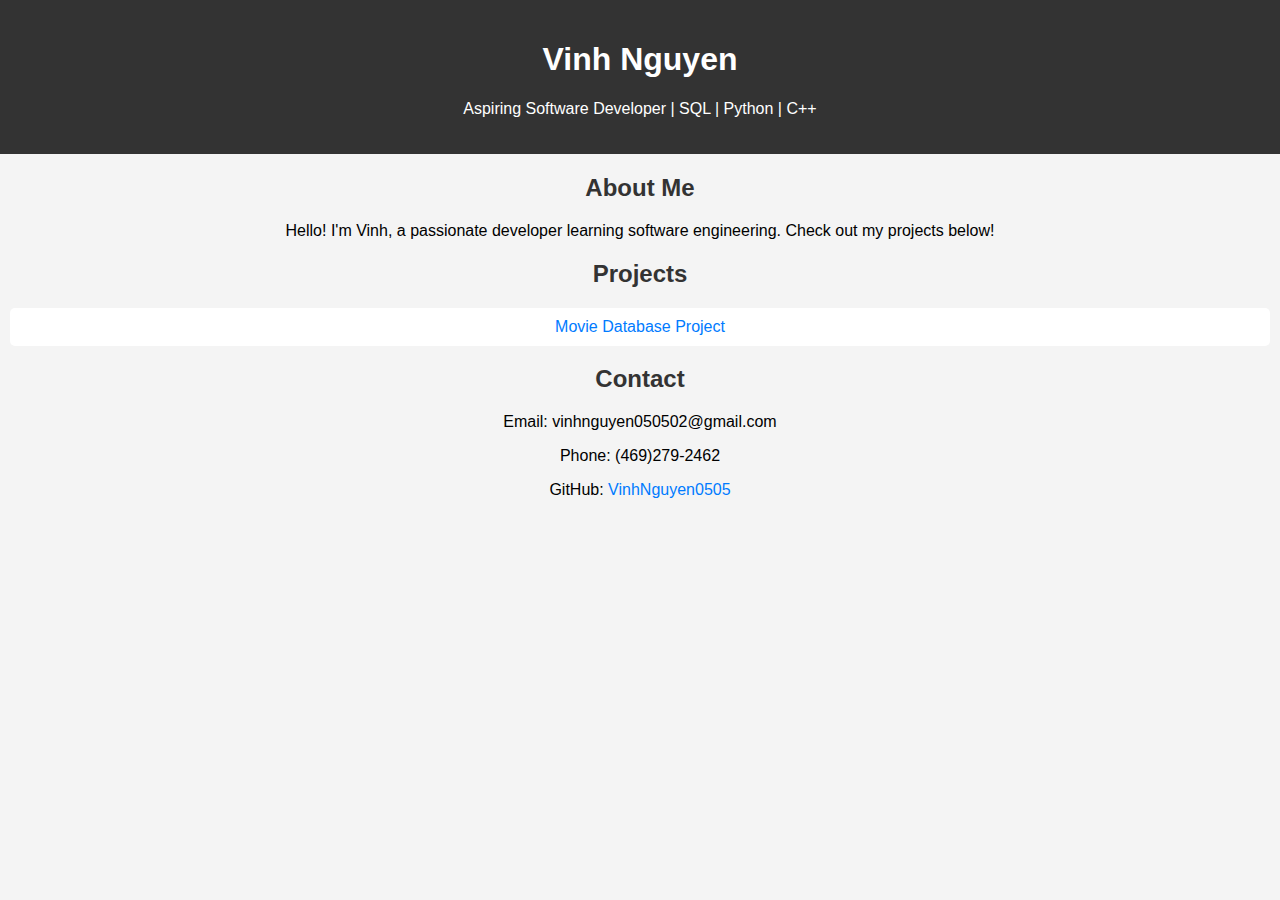
==== index.html @ c6021bc3 "Updated phone number" ====
<!DOCTYPE html>
<html lang="en">
<head>
    <meta charset="UTF-8">
    <meta name="viewport" content="width=device-width, initial-scale=1.0">
    <title>Vinh Nguyen | Portfolio</title>
    <link rel="stylesheet" href="style.css">
</head>
<body>
    <header>
        <h1>Vinh Nguyen</h1>
        <p>Aspiring Software Developer | SQL | Python | C++</p>
    </header>

    <section>
        <h2>About Me</h2>
        <p>Hello! I'm Vinh, a passionate developer learning software engineering. Check out my projects below!</p>
    </section>

    <section>
        <h2>Projects</h2>
        <ul>
            <li><a href="https://github.com/VinhNguyen0505/movie_database" target="_blank">Movie Database Project</a></li>
        </ul>
    </section>

    <section>
        <h2>Contact</h2>
        <p>Email: vinhnguyen050502@gmail.com</p>
        <p>Phone: (469)279-2462</p>
        <p>GitHub: <a href="https://github.com/VinhNguyen0505">VinhNguyen0505</a></p>
    </section>
</body>
</html>
---- style.css ----
body {
    font-family: Arial, sans-serif;
    margin: 0;
    padding: 0;
    background-color: #f4f4f4;
    text-align: center;
}

header {
    background-color: #333;
    color: white;
    padding: 20px;
}

h2 {
    color: #333;
}

ul {
    list-style-type: none;
    padding: 0;
}

ul li {
    background: white;
    margin: 10px;
    padding: 10px;
    border-radius: 5px;
}

a {
    text-decoration: none;
    color: #007BFF;
}
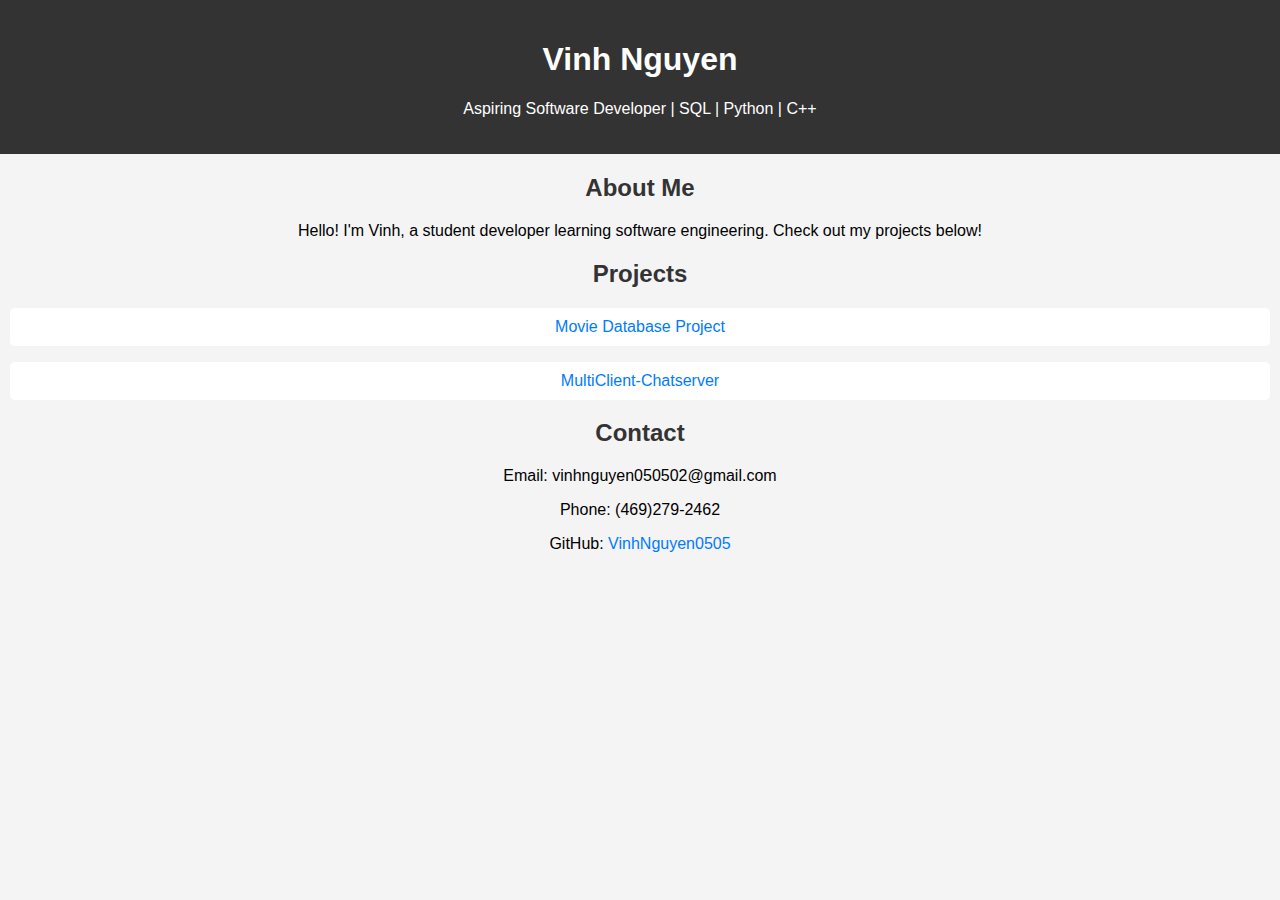
==== commit 3b2c9387: "Project added" ====
--- a/index.html
+++ b/index.html
@@ -14,13 +14,17 @@
 
     <section>
         <h2>About Me</h2>
-        <p>Hello! I'm Vinh, a passionate developer learning software engineering. Check out my projects below!</p>
+        <p>Hello! I'm Vinh, a student developer learning software engineering. Check out my projects below!</p>
     </section>
 
     <section>
         <h2>Projects</h2>
         <ul>
             <li><a href="https://github.com/VinhNguyen0505/movie_database" target="_blank">Movie Database Project</a></li>
+        </ul>
+
+        <ul>
+            <li><a href="https://github.com/VinhNguyen0505/MultiClient-ChatServer" target="_blank">MultiClient-Chatserver</a></li>
         </ul>
     </section>
 
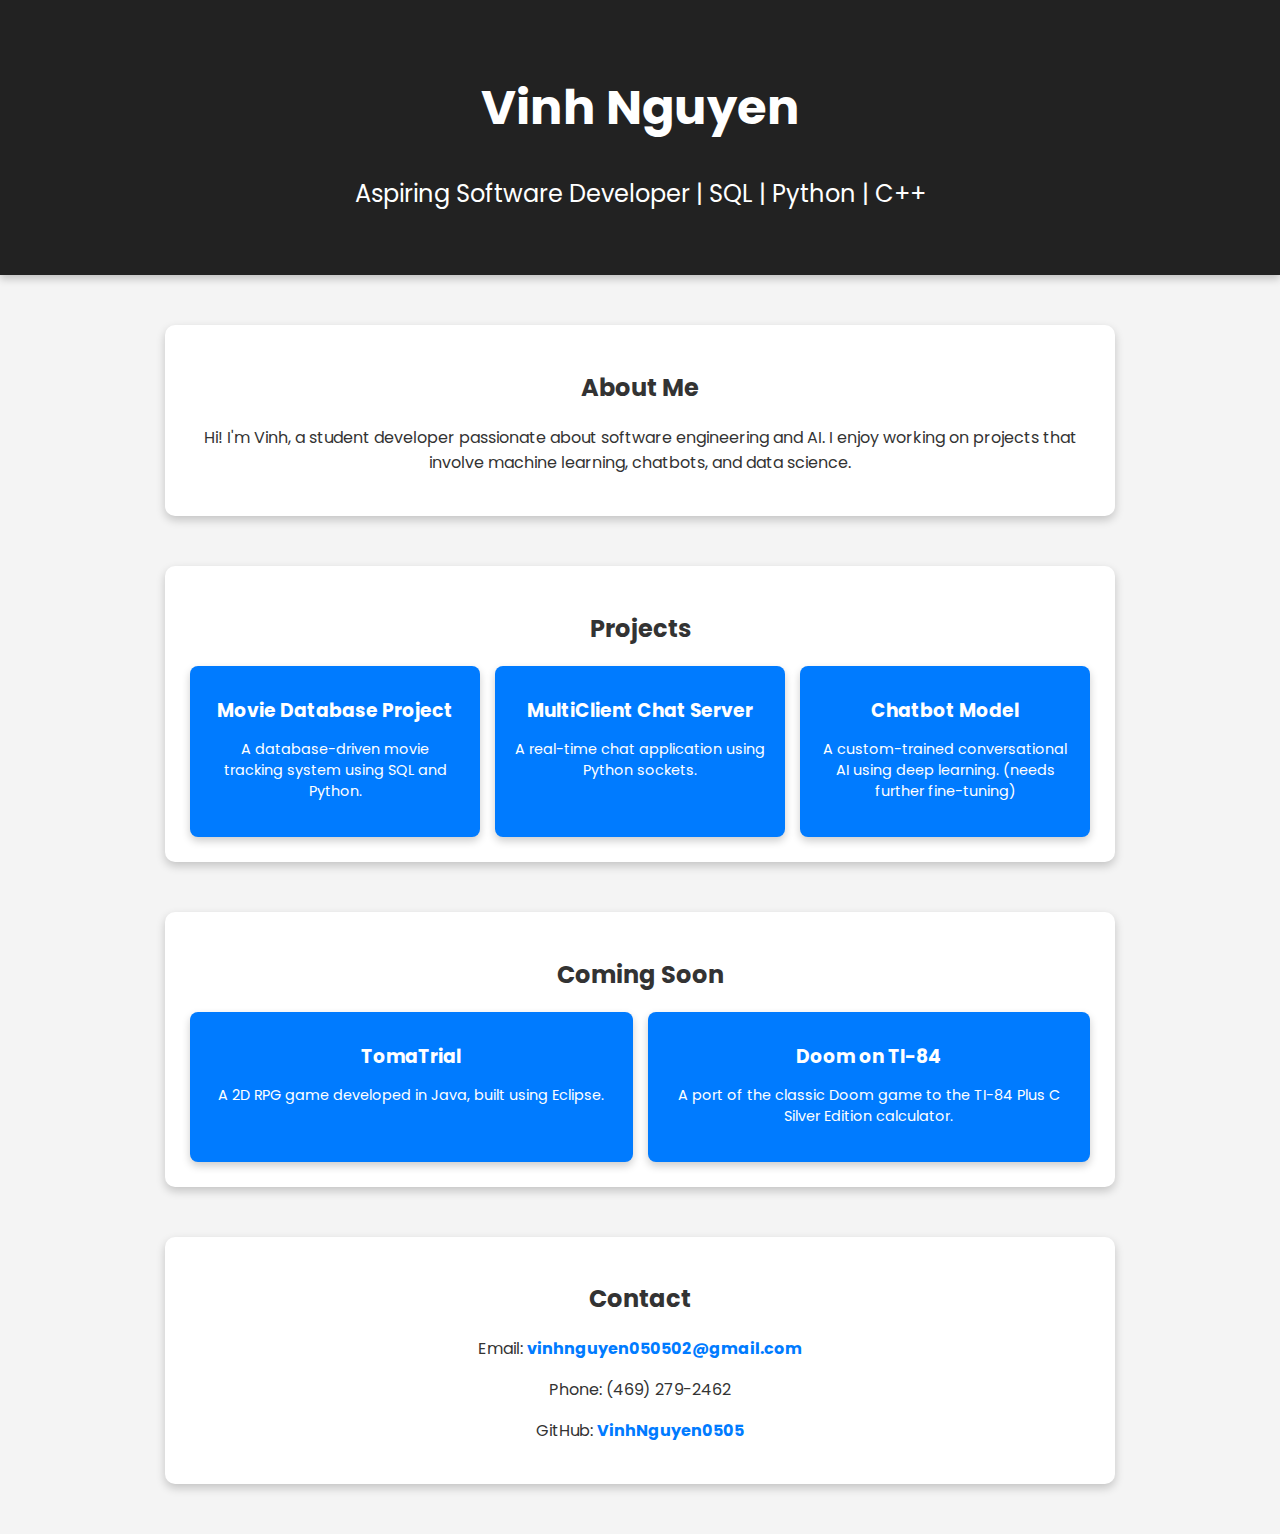
==== commit b9cb66a9: "Updated projects" ====
--- a/index.html
+++ b/index.html
@@ -5,34 +5,60 @@
     <meta name="viewport" content="width=device-width, initial-scale=1.0">
     <title>Vinh Nguyen | Portfolio</title>
     <link rel="stylesheet" href="style.css">
+    <link href="https://fonts.googleapis.com/css2?family=Poppins:wght@300;400;600&display=swap" rel="stylesheet">
 </head>
 <body>
+
     <header>
         <h1>Vinh Nguyen</h1>
         <p>Aspiring Software Developer | SQL | Python | C++</p>
     </header>
 
-    <section>
+    <section id="about">
         <h2>About Me</h2>
-        <p>Hello! I'm Vinh, a student developer learning software engineering. Check out my projects below!</p>
+        <p>Hi! I'm Vinh, a student developer passionate about software engineering and AI. 
+           I enjoy working on projects that involve machine learning, chatbots, and data science.</p>
     </section>
 
-    <section>
+    <section id="projects">
         <h2>Projects</h2>
-        <ul>
-            <li><a href="https://github.com/VinhNguyen0505/movie_database" target="_blank">Movie Database Project</a></li>
-        </ul>
+        <div class="project-grid">
+            <a href="https://github.com/VinhNguyen0505/movie_database" target="_blank" class="project-card">
+                <h3> Movie Database Project</h3>
+                <p>A database-driven movie tracking system using SQL and Python.</p>
+            </a>
+            <a href="https://github.com/VinhNguyen0505/MultiClient-ChatServer" target="_blank" class="project-card">
+                <h3> MultiClient Chat Server</h3>
+                <p>A real-time chat application using Python sockets.</p>
+            </a>
+            <a href="https://huggingface.co/spaces/Vinhnguyen0505/AI-Chatbot" target="_blank" class="project-card">
+                <h3>Chatbot Model</h3>
+                <p>A custom-trained conversational AI using deep learning. (needs further fine-tuning)</p>
+            </a>
+        </div>
+    </section>
+	
+	<section id="coming-soon">
+    <h2>Coming Soon</h2>
+    <div class="project-grid">
+        <a class="project-card">
+            <h3>TomaTrial</h3>
+            <p>A 2D RPG game developed in Java, built using Eclipse.</p>
+        </a>
+        <a class="project-card">
+            <h3>Doom on TI-84</h3>
+            <p>A port of the classic Doom game to the TI-84 Plus C Silver Edition calculator.</p>
+        </a>
+    </div>
+</section>
 
-        <ul>
-            <li><a href="https://github.com/VinhNguyen0505/MultiClient-ChatServer" target="_blank">MultiClient-Chatserver</a></li>
-        </ul>
+
+    <section id="contact">
+        <h2>Contact</h2>
+        <p>Email: <a href="mailto:vinhnguyen050502@gmail.com">vinhnguyen050502@gmail.com</a></p>
+		<p>Phone: (469) 279-2462</p>
+        <p>GitHub: <a href="https://github.com/VinhNguyen0505">VinhNguyen0505</a></p>
     </section>
 
-    <section>
-        <h2>Contact</h2>
-        <p>Email: vinhnguyen050502@gmail.com</p>
-        <p>Phone: (469)279-2462</p>
-        <p>GitHub: <a href="https://github.com/VinhNguyen0505">VinhNguyen0505</a></p>
-    </section>
 </body>
 </html>
--- a/style.css
+++ b/style.css
@@ -1,34 +1,83 @@
+/* Import Google Font */
 body {
-    font-family: Arial, sans-serif;
+    font-family: 'Poppins', sans-serif;
     margin: 0;
     padding: 0;
     background-color: #f4f4f4;
+    color: #333;
     text-align: center;
 }
 
+/* Header Styling */
 header {
-    background-color: #333;
+    background-color: #222;
     color: white;
-    padding: 20px;
+    padding: 40px 20px;
+    font-size: 1.5em;
+    box-shadow: 0 4px 8px rgba(0, 0, 0, 0.2);
 }
 
-h2 {
-    color: #333;
+/* Sections Styling */
+section {
+    margin: 50px auto;
+    width: 85%;
+    max-width: 900px;
+    background: white;
+    padding: 25px;
+    border-radius: 10px;
+    box-shadow: 0 4px 10px rgba(0, 0, 0, 0.2);
 }
 
-ul {
-    list-style-type: none;
-    padding: 0;
+/* Project Cards Grid */
+.project-grid {
+    display: grid;
+    grid-template-columns: repeat(auto-fit, minmax(250px, 1fr));
+    gap: 15px;
+    margin-top: 20px;
 }
 
-ul li {
-    background: white;
-    margin: 10px;
-    padding: 10px;
-    border-radius: 5px;
+/* Individual Project Card */
+.project-card {
+    display: block;
+    text-decoration: none;
+    color: #333;
+    background: #007BFF;
+    padding: 20px;
+    border-radius: 8px;
+    transition: transform 0.3s ease, background 0.3s ease;
+    box-shadow: 0 4px 8px rgba(0, 0, 0, 0.2);
 }
 
-a {
+.project-card h3 {
+    margin: 10px 0;
+    color: white;
+}
+
+.project-card p {
+    color: white;
+    font-size: 0.9em;
+}
+
+/* Hover Effect for Cards */
+.project-card:hover {
+    transform: scale(1.05);
+    background: #0056b3;
+}
+
+/* Contact Section */
+#contact a {
     text-decoration: none;
     color: #007BFF;
+    font-weight: bold;
 }
+
+#contact a:hover {
+    color: #0056b3;
+}
+
+/* Mobile Responsive */
+@media (max-width: 768px) {
+    section {
+        width: 95%;
+    }
+}
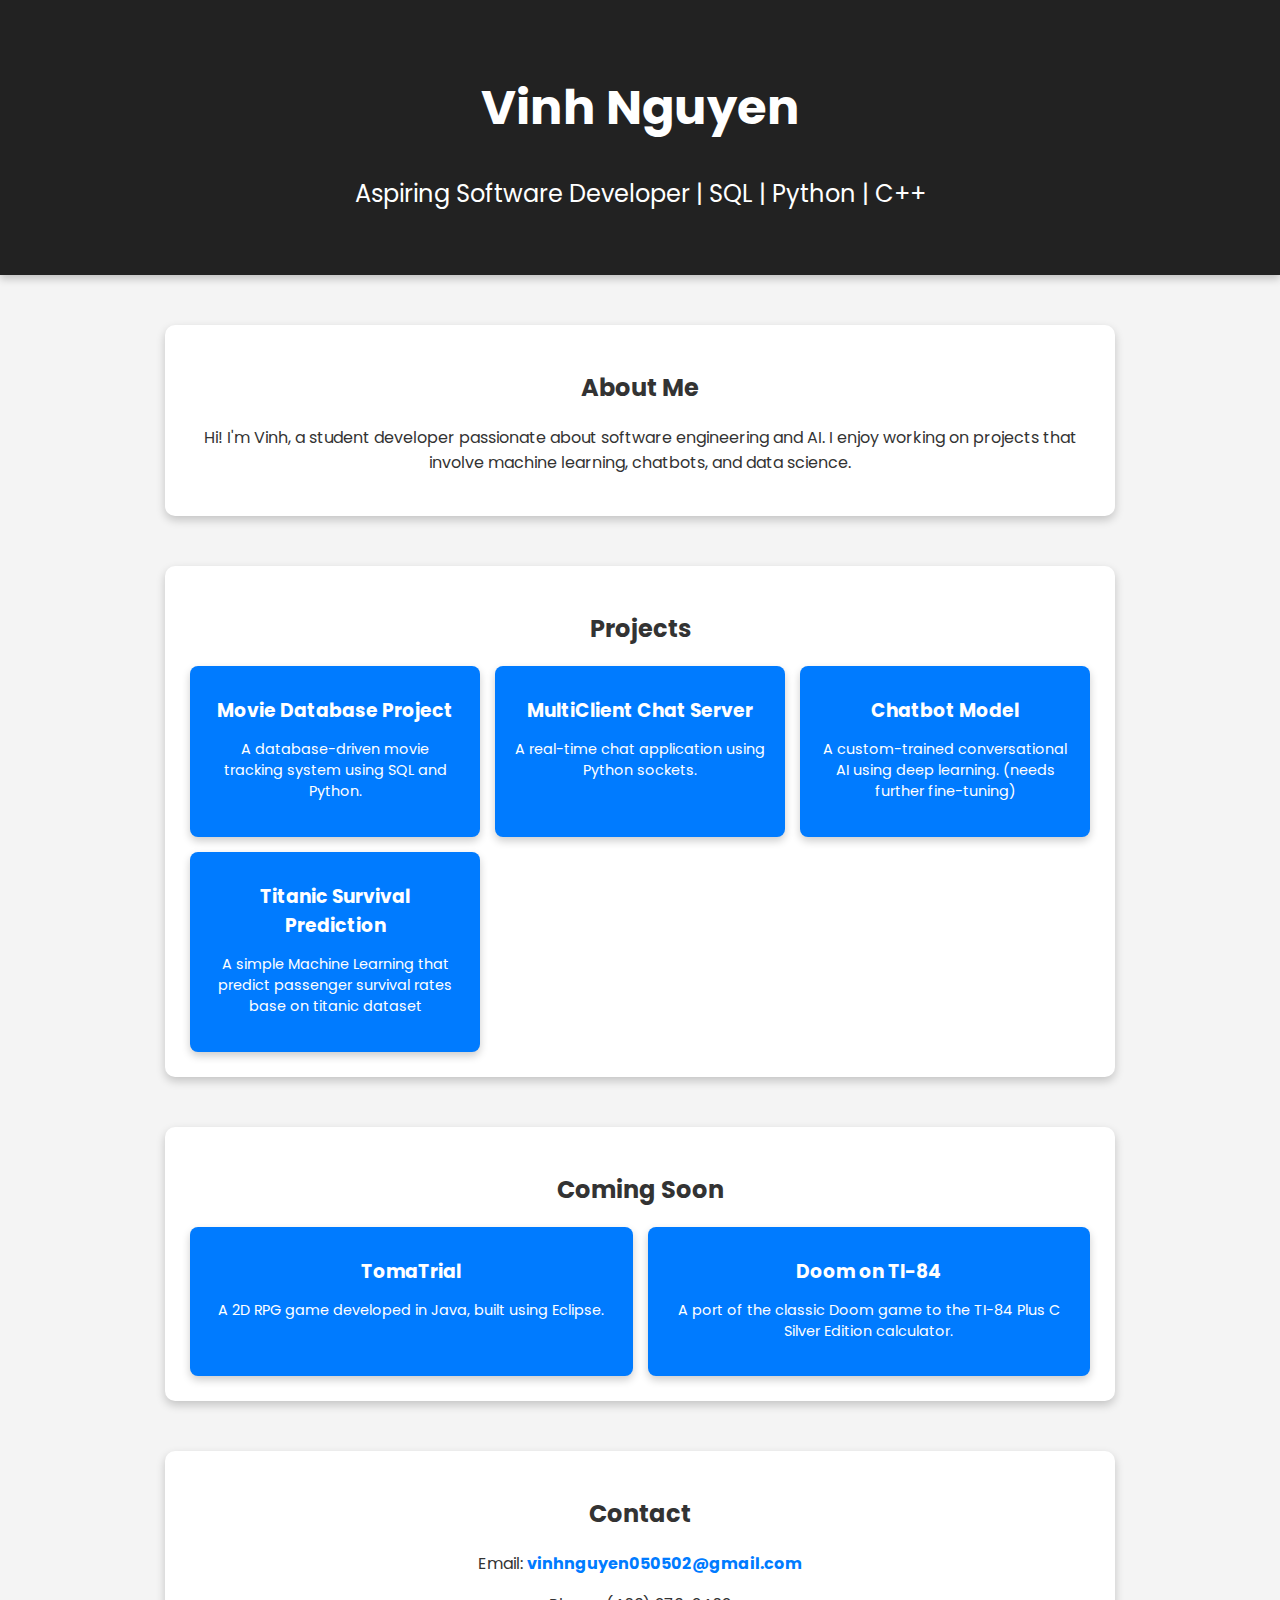
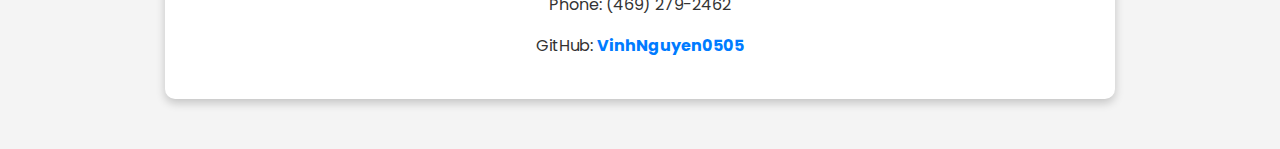
==== commit 47412879: "Update projects" ====
--- a/index.html
+++ b/index.html
@@ -35,6 +35,10 @@
                 <h3>Chatbot Model</h3>
                 <p>A custom-trained conversational AI using deep learning. (needs further fine-tuning)</p>
             </a>
+            <a href="https://github.com/VinhNguyen0505/Titanic_Survival_Prediction" target="_blank" class="project-card">
+                <h3> Titanic Survival Prediction</h3>
+                <p>A simple Machine Learning that predict passenger survival rates base on titanic dataset</p>
+            </a>
         </div>
     </section>
 	
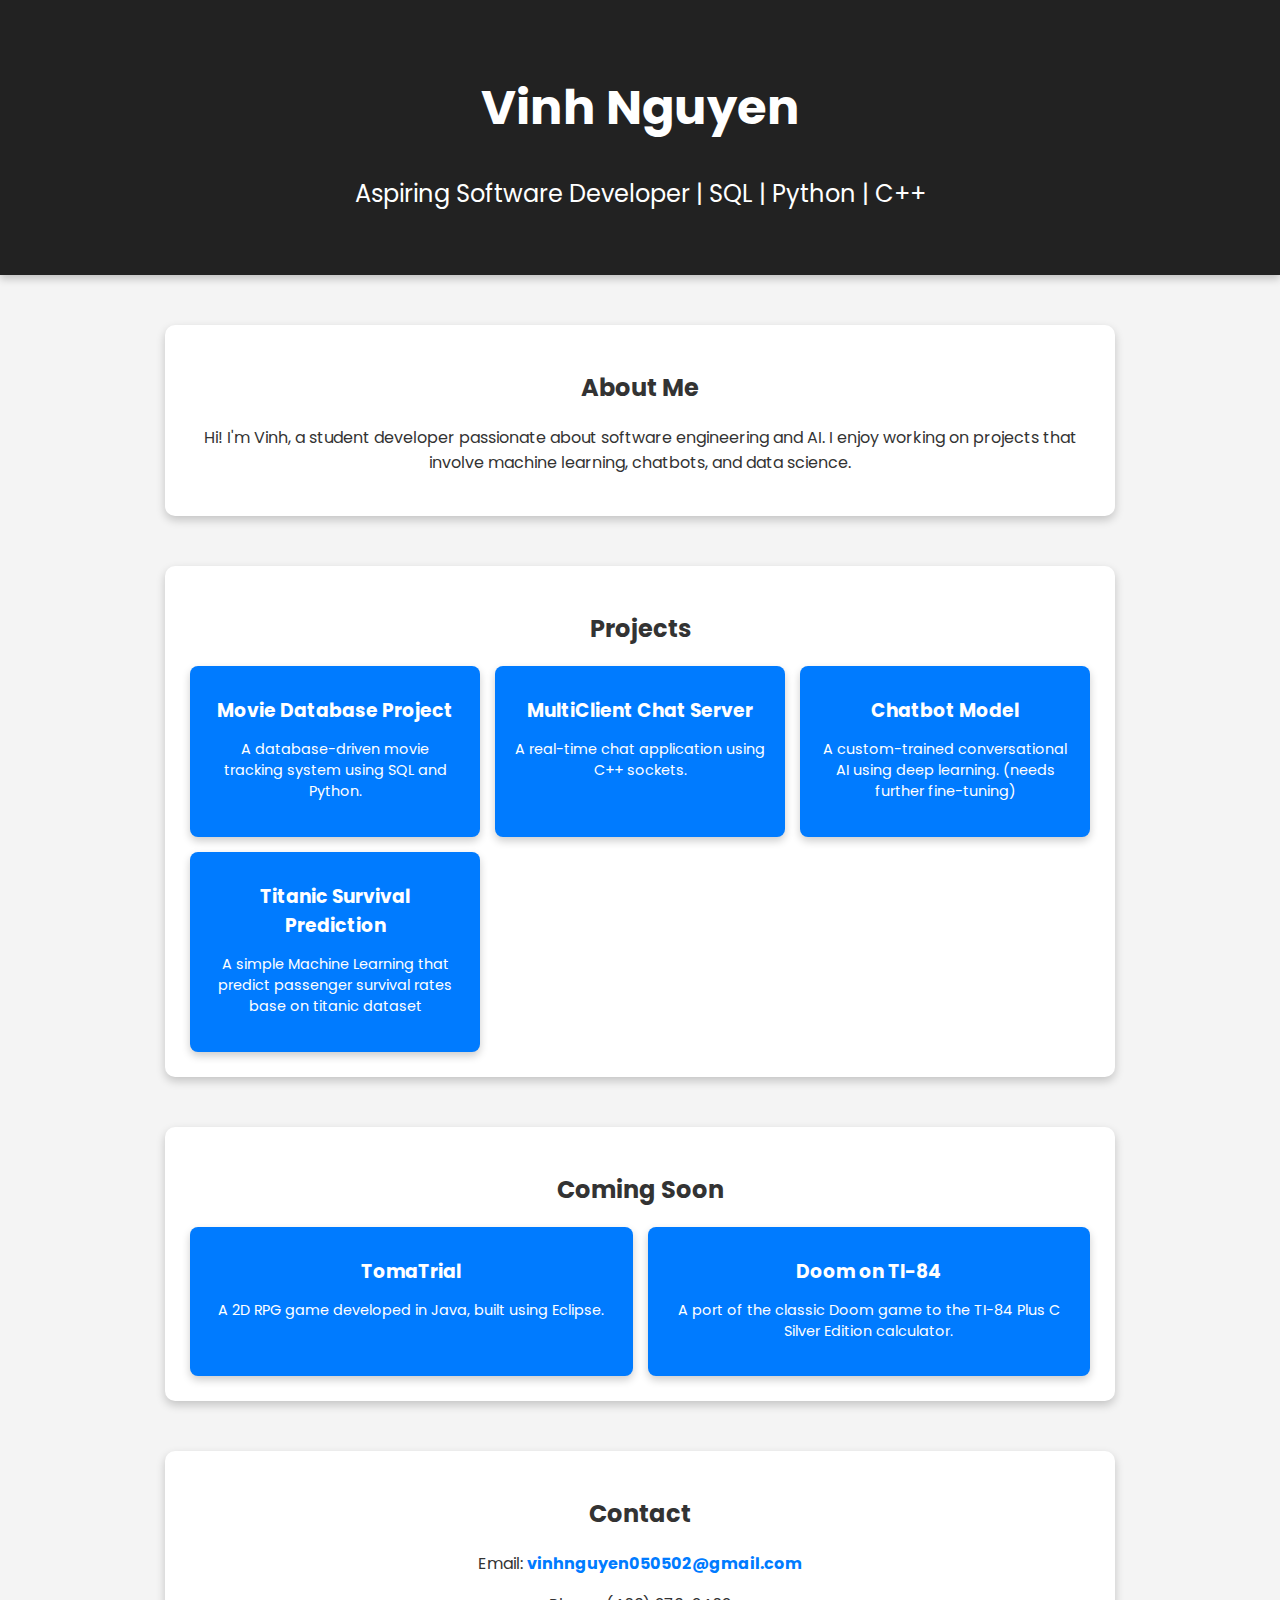
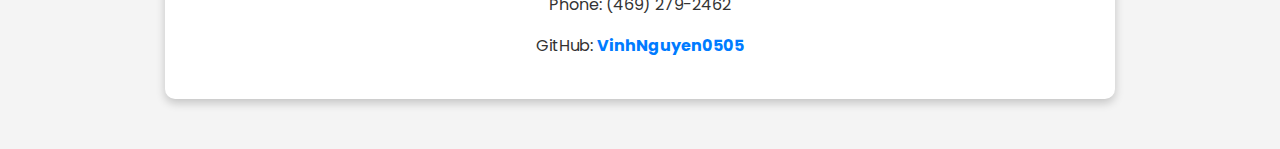
==== commit cb472754: "update Socket" ====
--- a/index.html
+++ b/index.html
@@ -29,7 +29,7 @@
             </a>
             <a href="https://github.com/VinhNguyen0505/MultiClient-ChatServer" target="_blank" class="project-card">
                 <h3> MultiClient Chat Server</h3>
-                <p>A real-time chat application using Python sockets.</p>
+                <p>A real-time chat application using C++ sockets.</p>
             </a>
             <a href="https://huggingface.co/spaces/Vinhnguyen0505/AI-Chatbot" target="_blank" class="project-card">
                 <h3>Chatbot Model</h3>
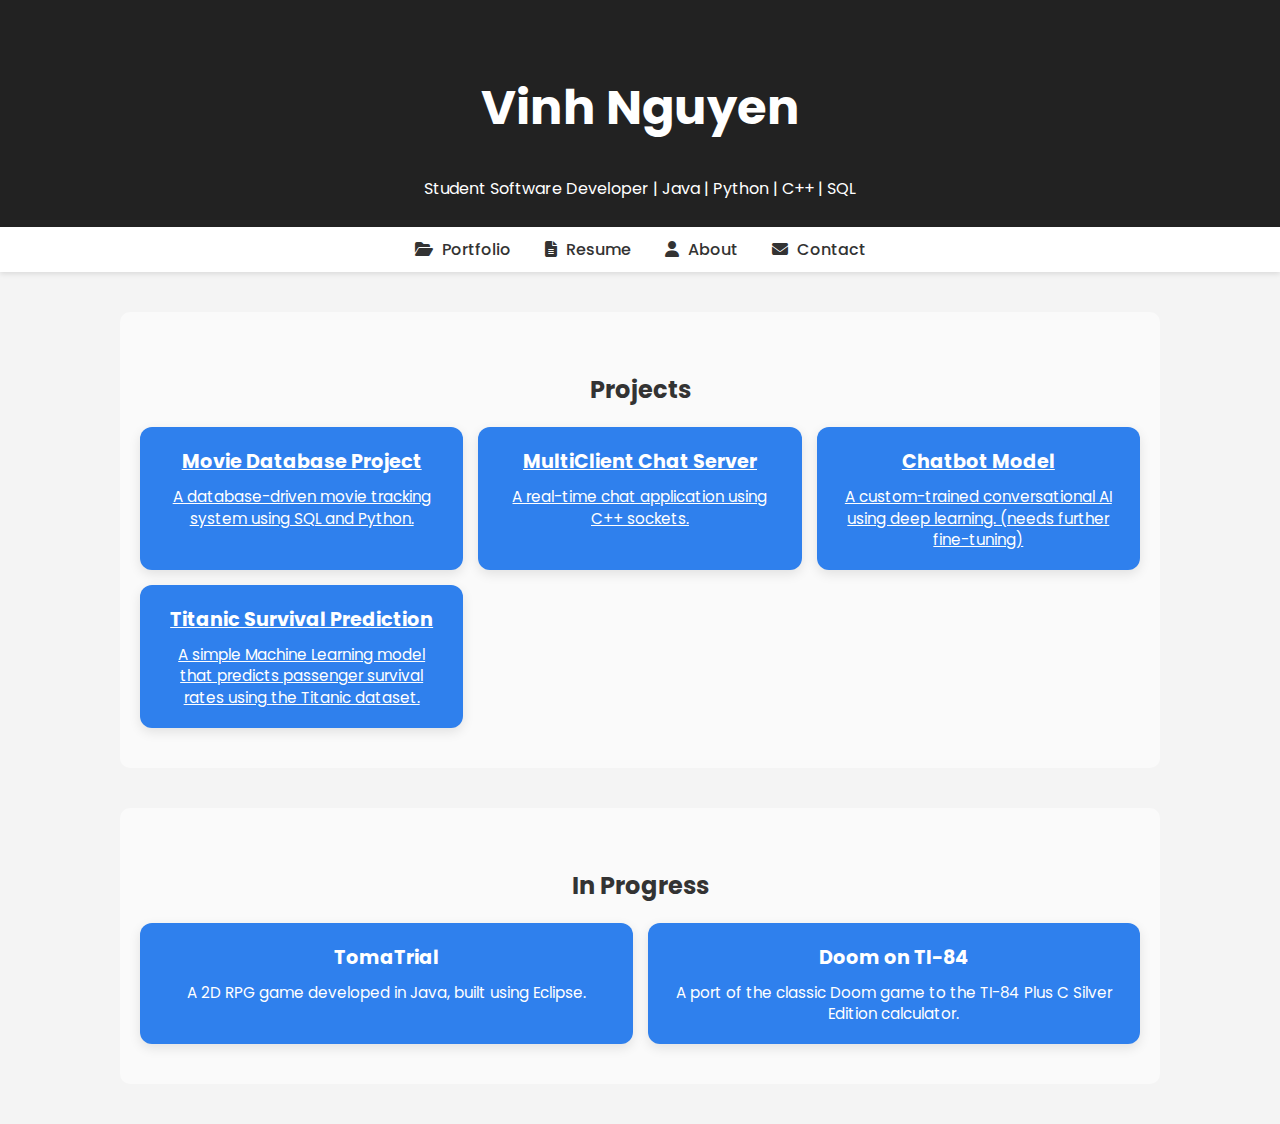
==== commit dfff51ac: "Fix bugs" ====
--- a/index.html
+++ b/index.html
@@ -1,68 +1,147 @@
 <!DOCTYPE html>
 <html lang="en">
 <head>
-    <meta charset="UTF-8">
-    <meta name="viewport" content="width=device-width, initial-scale=1.0">
-    <title>Vinh Nguyen | Portfolio</title>
-    <link rel="stylesheet" href="style.css">
-    <link href="https://fonts.googleapis.com/css2?family=Poppins:wght@300;400;600&display=swap" rel="stylesheet">
+  <meta charset="UTF-8">
+  <meta name="viewport" content="width=device-width, initial-scale=1.0">
+  <title>Vinh Nguyen | Portfolio</title>
+  <link rel="stylesheet" href="style.css">
+  <link href="https://fonts.googleapis.com/css2?family=Poppins:wght@300;400;600&display=swap" rel="stylesheet">
+  <link rel="stylesheet" href="https://cdnjs.cloudflare.com/ajax/libs/font-awesome/6.5.0/css/all.min.css">
+  <style>
+    body {
+      font-family: 'Poppins', sans-serif;
+      margin: 0;
+      padding: 0;
+      background-color: #f4f4f4;
+      color: #333;
+    }
+
+    header {
+      text-align: center;
+      padding: 40px 20px 10px;
+    }
+
+    nav {
+      text-align: center;
+      background-color: #fff;
+      padding: 10px 0;
+      box-shadow: 0 2px 5px rgba(0,0,0,0.1);
+    }
+
+    nav a {
+      margin: 0 15px;
+      text-decoration: none;
+      color: #333;
+      font-weight: 500;
+    }
+
+    nav a i {
+      margin-right: 5px;
+    }
+
+    nav a:hover {
+      color: #007BFF;
+    }
+
+    section {
+      max-width: 1000px;
+      margin: 40px auto;
+      padding: 40px 20px;
+      background-color: #fafafa;
+      border-radius: 10px;
+    }
+
+    .project-grid {
+      display: grid;
+      grid-template-columns: repeat(auto-fit, minmax(250px, 1fr));
+      gap: 15px;
+      margin-top: 20px;
+    }
+
+    .project-card {
+      background: #2f80ed;
+      padding: 20px;
+      border-radius: 12px;
+      color: white;
+      text-align: center;
+      box-shadow: 0 4px 12px rgba(0, 0, 0, 0.1);
+      transition: transform 0.2s, box-shadow 0.2s;
+    }
+
+    .project-card:hover {
+      transform: translateY(-4px);
+      box-shadow: 0 8px 20px rgba(0, 0, 0, 0.15);
+    }
+
+    .project-card h3 {
+      margin: 0 0 10px;
+      font-size: 1.2rem;
+    }
+
+    .project-card p {
+      margin: 0;
+      font-size: 0.95rem;
+      line-height: 1.4;
+    }
+
+    .project-card a {
+      color: inherit;
+      text-decoration: none;
+      display: block;
+    }
+
+    .project-card a:hover {
+      text-decoration: underline;
+    }
+  </style>
 </head>
 <body>
+  <header>
+    <h1>Vinh Nguyen</h1>
+    <p>Student Software Developer | Java | Python | C++ | SQL</p>
+  </header>
 
-    <header>
-        <h1>Vinh Nguyen</h1>
-        <p>Aspiring Software Developer | SQL | Python | C++</p>
-    </header>
+  <nav>
+    <a href="index.html"><i class="fas fa-folder-open"></i> Portfolio</a>
+    <a href="resume.pdf" target="_blank"><i class="fas fa-file-alt"></i> Resume</a>
+    <a href="about.html"><i class="fas fa-user"></i> About</a>
+    <a href="contact.html"><i class="fas fa-envelope"></i> Contact</a>
+  </nav>
 
-    <section id="about">
-        <h2>About Me</h2>
-        <p>Hi! I'm Vinh, a student developer passionate about software engineering and AI. 
-           I enjoy working on projects that involve machine learning, chatbots, and data science.</p>
-    </section>
+  <section>
+    <h2 style="text-align:center">Projects</h2>
+    <div class="project-grid">
+      <a href="https://github.com/VinhNguyen0505/movie_database" target="_blank" class="project-card">
+        <h3>Movie Database Project</h3>
+        <p>A database-driven movie tracking system using SQL and Python.</p>
+      </a>
+      <a href="https://github.com/VinhNguyen0505/MultiClient-ChatServer" target="_blank" class="project-card">
+        <h3>MultiClient Chat Server</h3>
+        <p>A real-time chat application using C++ sockets.</p>
+      </a>
+      <a href="https://huggingface.co/spaces/Vinhnguyen0505/AI-Chatbot" target="_blank" class="project-card">
+        <h3>Chatbot Model</h3>
+        <p>A custom-trained conversational AI using deep learning. (needs further fine-tuning)</p>
+      </a>
+      <a href="https://github.com/VinhNguyen0505/Titanic_Survival_Prediction" target="_blank" class="project-card">
+        <h3>Titanic Survival Prediction</h3>
+        <p>A simple Machine Learning model that predicts passenger survival rates using the Titanic dataset.</p>
+      </a>
+    </div>
+  </section>
 
-    <section id="projects">
-        <h2>Projects</h2>
-        <div class="project-grid">
-            <a href="https://github.com/VinhNguyen0505/movie_database" target="_blank" class="project-card">
-                <h3> Movie Database Project</h3>
-                <p>A database-driven movie tracking system using SQL and Python.</p>
-            </a>
-            <a href="https://github.com/VinhNguyen0505/MultiClient-ChatServer" target="_blank" class="project-card">
-                <h3> MultiClient Chat Server</h3>
-                <p>A real-time chat application using C++ sockets.</p>
-            </a>
-            <a href="https://huggingface.co/spaces/Vinhnguyen0505/AI-Chatbot" target="_blank" class="project-card">
-                <h3>Chatbot Model</h3>
-                <p>A custom-trained conversational AI using deep learning. (needs further fine-tuning)</p>
-            </a>
-            <a href="https://github.com/VinhNguyen0505/Titanic_Survival_Prediction" target="_blank" class="project-card">
-                <h3> Titanic Survival Prediction</h3>
-                <p>A simple Machine Learning that predict passenger survival rates base on titanic dataset</p>
-            </a>
-        </div>
-    </section>
-	
-	<section id="coming-soon">
-    <h2>Coming Soon</h2>
+  <section>
+    <h2 style="text-align:center">In Progress</h2>
     <div class="project-grid">
-        <a class="project-card">
-            <h3>TomaTrial</h3>
-            <p>A 2D RPG game developed in Java, built using Eclipse.</p>
-        </a>
-        <a class="project-card">
-            <h3>Doom on TI-84</h3>
-            <p>A port of the classic Doom game to the TI-84 Plus C Silver Edition calculator.</p>
-        </a>
+      <div class="project-card">
+        <h3>TomaTrial</h3>
+        <p>A 2D RPG game developed in Java, built using Eclipse.</p>
+      </div>
+      <div class="project-card">
+        <h3>Doom on TI-84</h3>
+        <p>A port of the classic Doom game to the TI-84 Plus C Silver Edition calculator.</p>
+      </div>
     </div>
-</section>
-
-
-    <section id="contact">
-        <h2>Contact</h2>
-        <p>Email: <a href="mailto:vinhnguyen050502@gmail.com">vinhnguyen050502@gmail.com</a></p>
-		<p>Phone: (469) 279-2462</p>
-        <p>GitHub: <a href="https://github.com/VinhNguyen0505">VinhNguyen0505</a></p>
-    </section>
-
+  </section>
 </body>
 </html>
--- a/style.css
+++ b/style.css
@@ -1,83 +1,107 @@
-/* Import Google Font */
+/* Global Styles */
 body {
-    font-family: 'Poppins', sans-serif;
-    margin: 0;
-    padding: 0;
-    background-color: #f4f4f4;
-    color: #333;
-    text-align: center;
+  font-family: 'Poppins', sans-serif;
+  margin: 0;
+  padding: 0;
+  background-color: #f4f4f4;
+  color: #333;
 }
 
-/* Header Styling */
 header {
-    background-color: #222;
-    color: white;
-    padding: 40px 20px;
-    font-size: 1.5em;
-    box-shadow: 0 4px 8px rgba(0, 0, 0, 0.2);
+  background-color: #222;
+  color: white;
+  padding: 40px 20px;
+  box-shadow: 0 4px 8px rgba(0, 0, 0, 0.2);
 }
 
-/* Sections Styling */
-section {
-    margin: 50px auto;
-    width: 85%;
-    max-width: 900px;
-    background: white;
-    padding: 25px;
-    border-radius: 10px;
-    box-shadow: 0 4px 10px rgba(0, 0, 0, 0.2);
+header h1 {
+  font-size: 3rem;
 }
 
-/* Project Cards Grid */
-.project-grid {
-    display: grid;
-    grid-template-columns: repeat(auto-fit, minmax(250px, 1fr));
-    gap: 15px;
-    margin-top: 20px;
+nav {
+  text-align: center;
+  background-color: #fff;
+  padding: 10px 0;
+  box-shadow: 0 2px 5px rgba(0, 0, 0, 0.1);
 }
 
-/* Individual Project Card */
+nav a {
+  margin: 0 15px;
+  text-decoration: none;
+  color: #333;
+  font-weight: 500;
+}
+
+nav a i {
+  margin-right: 5px;
+}
+
+nav a:hover {
+  color: #007BFF;
+}
+
+section {
+  max-width: 1000px;
+  margin: 40px auto;
+  padding: 40px 20px;
+  background-color: #fafafa;
+  border-radius: 10px;
+}
+
+.project-grid {
+  display: grid;
+  grid-template-columns: repeat(auto-fit, minmax(250px, 1fr));
+  gap: 15px;
+  margin-top: 20px;
+}
+
 .project-card {
-    display: block;
-    text-decoration: none;
-    color: #333;
-    background: #007BFF;
-    padding: 20px;
-    border-radius: 8px;
-    transition: transform 0.3s ease, background 0.3s ease;
-    box-shadow: 0 4px 8px rgba(0, 0, 0, 0.2);
+  background: #2f80ed;
+  padding: 20px;
+  border-radius: 12px;
+  color: white;
+  text-align: center;
+  box-shadow: 0 4px 12px rgba(0, 0, 0, 0.1);
+  transition: transform 0.2s, box-shadow 0.2s;
+}
+
+.project-card:hover {
+  transform: translateY(-4px);
+  box-shadow: 0 8px 20px rgba(0, 0, 0, 0.15);
 }
 
 .project-card h3 {
-    margin: 10px 0;
-    color: white;
+  margin: 0 0 10px;
+  font-size: 1.2rem;
 }
 
 .project-card p {
-    color: white;
-    font-size: 0.9em;
+  margin: 0;
+  font-size: 0.95rem;
+  line-height: 1.4;
 }
 
-/* Hover Effect for Cards */
-.project-card:hover {
-    transform: scale(1.05);
-    background: #0056b3;
+.project-card a {
+  color: inherit;
+  text-decoration: none;
+  display: block;
 }
 
-/* Contact Section */
-#contact a {
-    text-decoration: none;
-    color: #007BFF;
-    font-weight: bold;
+.project-card a:hover {
+  text-decoration: underline;
 }
 
-#contact a:hover {
-    color: #0056b3;
+.contact-info {
+  font-size: 1.05rem;
+  line-height: 1.8;
+  text-align: center;
 }
 
-/* Mobile Responsive */
-@media (max-width: 768px) {
-    section {
-        width: 95%;
-    }
+.contact-info a {
+  color: #007BFF;
+  text-decoration: none;
 }
+
+.contact-info a:hover {
+  text-decoration: underline;
+}
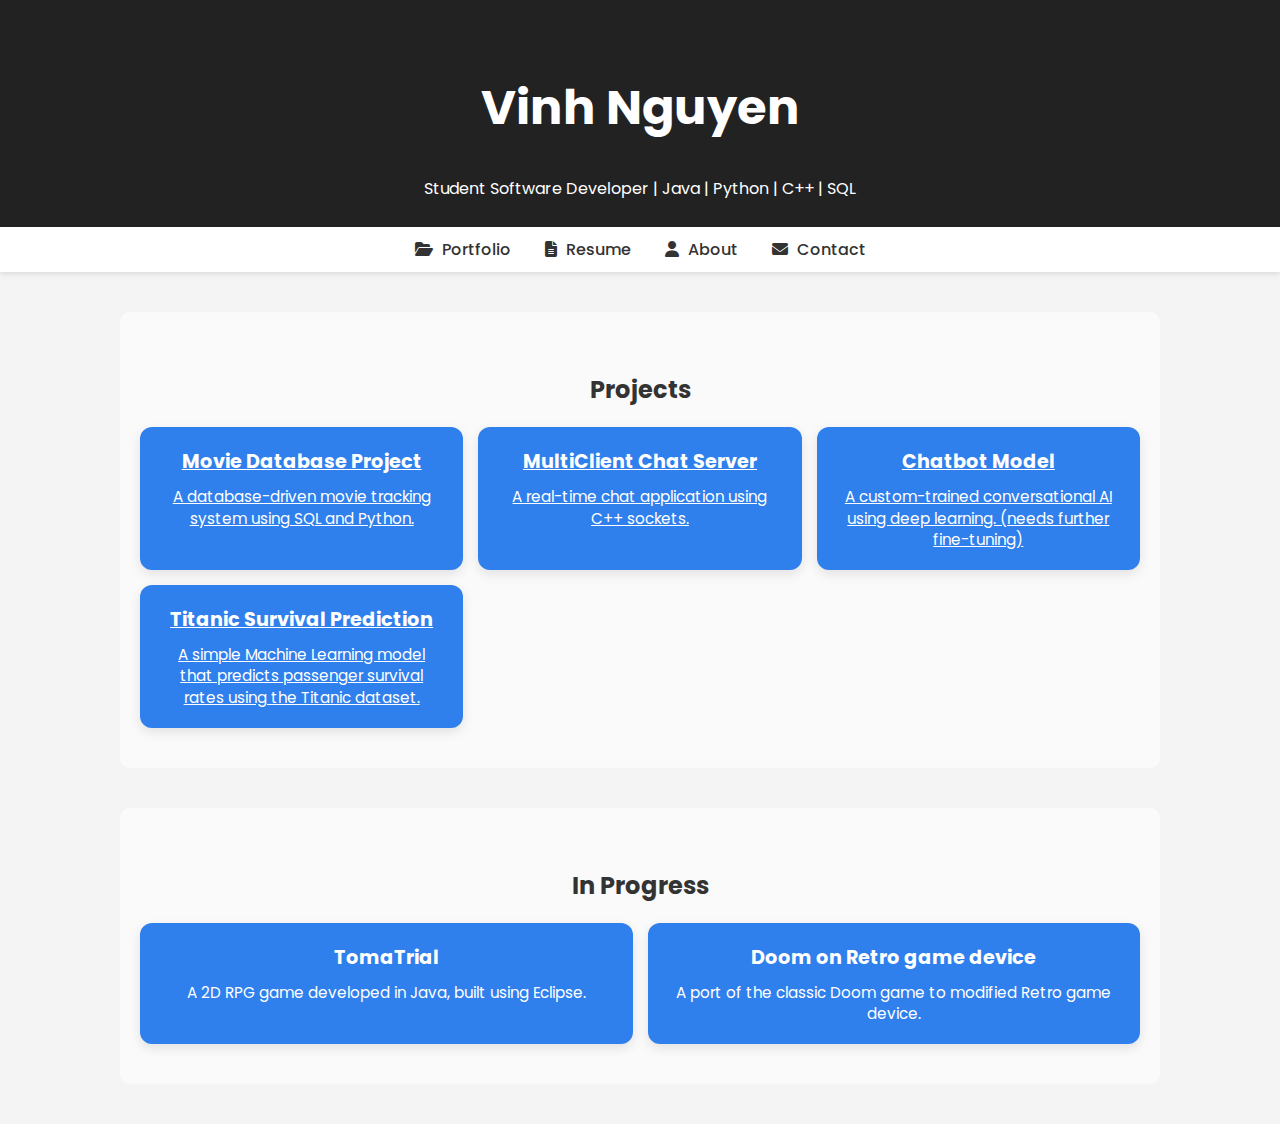
==== commit 58b808c8: "Update" ====
--- a/index.html
+++ b/index.html
@@ -138,8 +138,8 @@
         <p>A 2D RPG game developed in Java, built using Eclipse.</p>
       </div>
       <div class="project-card">
-        <h3>Doom on TI-84</h3>
-        <p>A port of the classic Doom game to the TI-84 Plus C Silver Edition calculator.</p>
+        <h3>Doom on Retro game device</h3>
+        <p>A port of the classic Doom game to modified Retro game device.</p>
       </div>
     </div>
   </section>
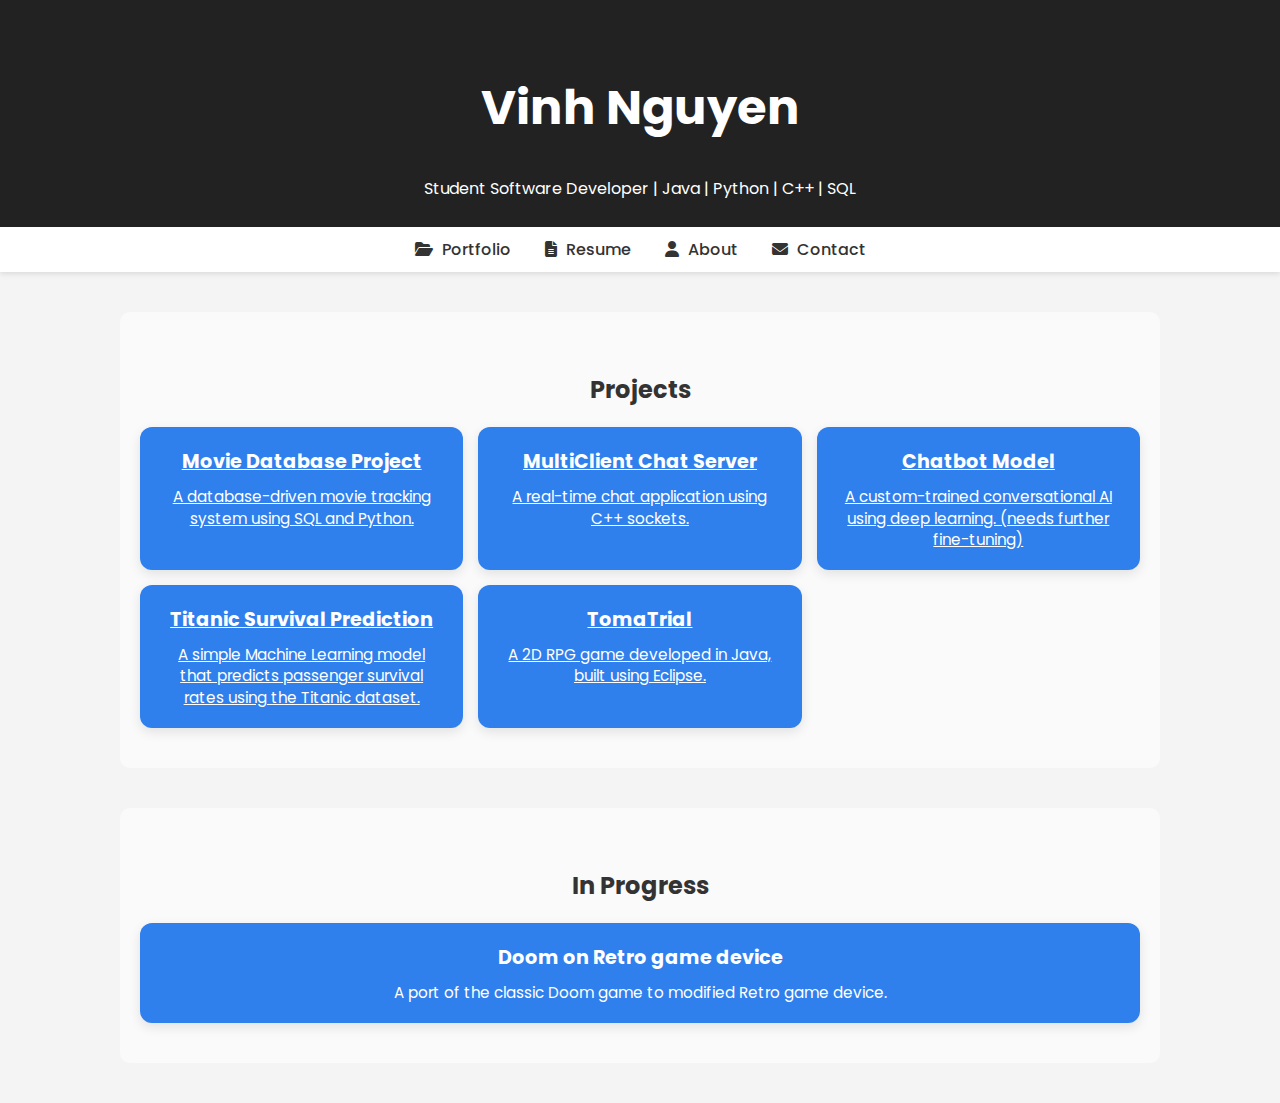
==== commit 5fcdeb6c: "Upload TomaTrial" ====
--- a/index.html
+++ b/index.html
@@ -127,16 +127,16 @@
         <h3>Titanic Survival Prediction</h3>
         <p>A simple Machine Learning model that predicts passenger survival rates using the Titanic dataset.</p>
       </a>
+      <a href="https://vinhnguyen0505.itch.io/tomatrial" target="_blank" class="project-card">
+        <h3>TomaTrial</h3>
+        <p>A 2D RPG game developed in Java, built using Eclipse.</p>
+      </a>
     </div>
   </section>
 
   <section>
     <h2 style="text-align:center">In Progress</h2>
     <div class="project-grid">
-      <div class="project-card">
-        <h3>TomaTrial</h3>
-        <p>A 2D RPG game developed in Java, built using Eclipse.</p>
-      </div>
       <div class="project-card">
         <h3>Doom on Retro game device</h3>
         <p>A port of the classic Doom game to modified Retro game device.</p>
